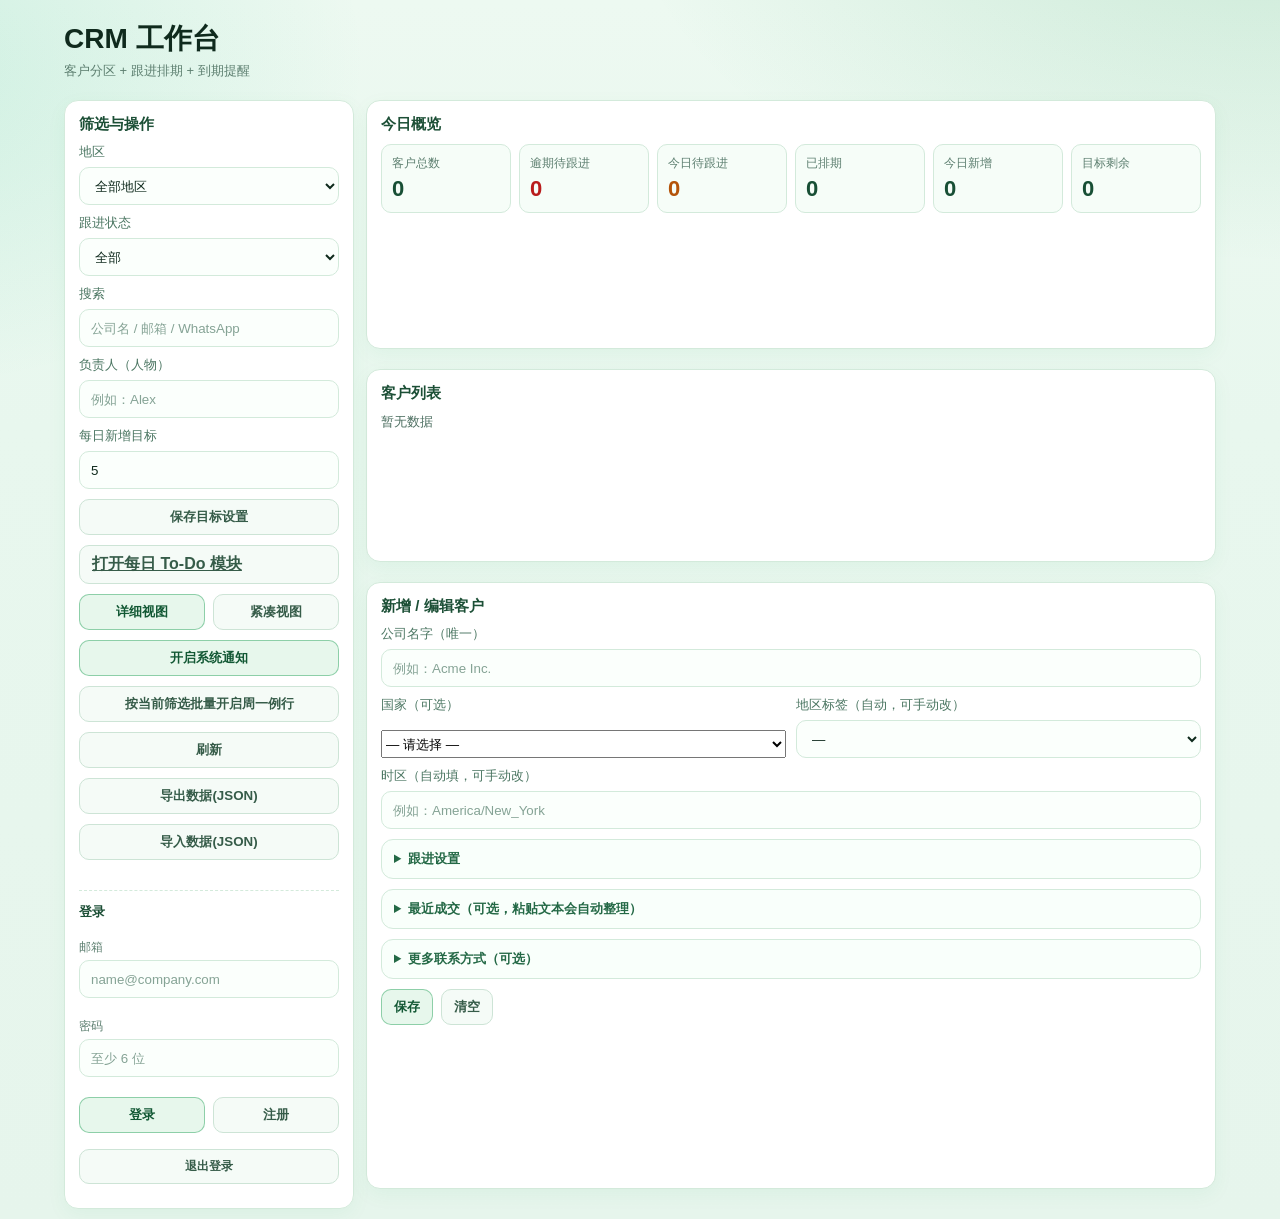
==== index.html @ 433bf7fc "fix: persist CRM data after email login (no silent local fallback) When JWT is present, always use r" ====
<!doctype html>
<html lang="zh-CN">
  <head>
    <meta charset="UTF-8" />
    <meta name="viewport" content="width=device-width, initial-scale=1.0" />
    <title>CRM</title>
    <meta http-equiv="refresh" content="0; url=./backend/static/index.html?v=20260427i" />
    <script>
      location.replace("./backend/static/index.html?v=20260427i");
    </script>
  </head>
  <body>
    <p>正在跳转到 CRM 页面...</p>
    <p><a href="./backend/static/index.html?v=20260427i">如果没有自动跳转，点这里</a></p>
  </body>
 </html>
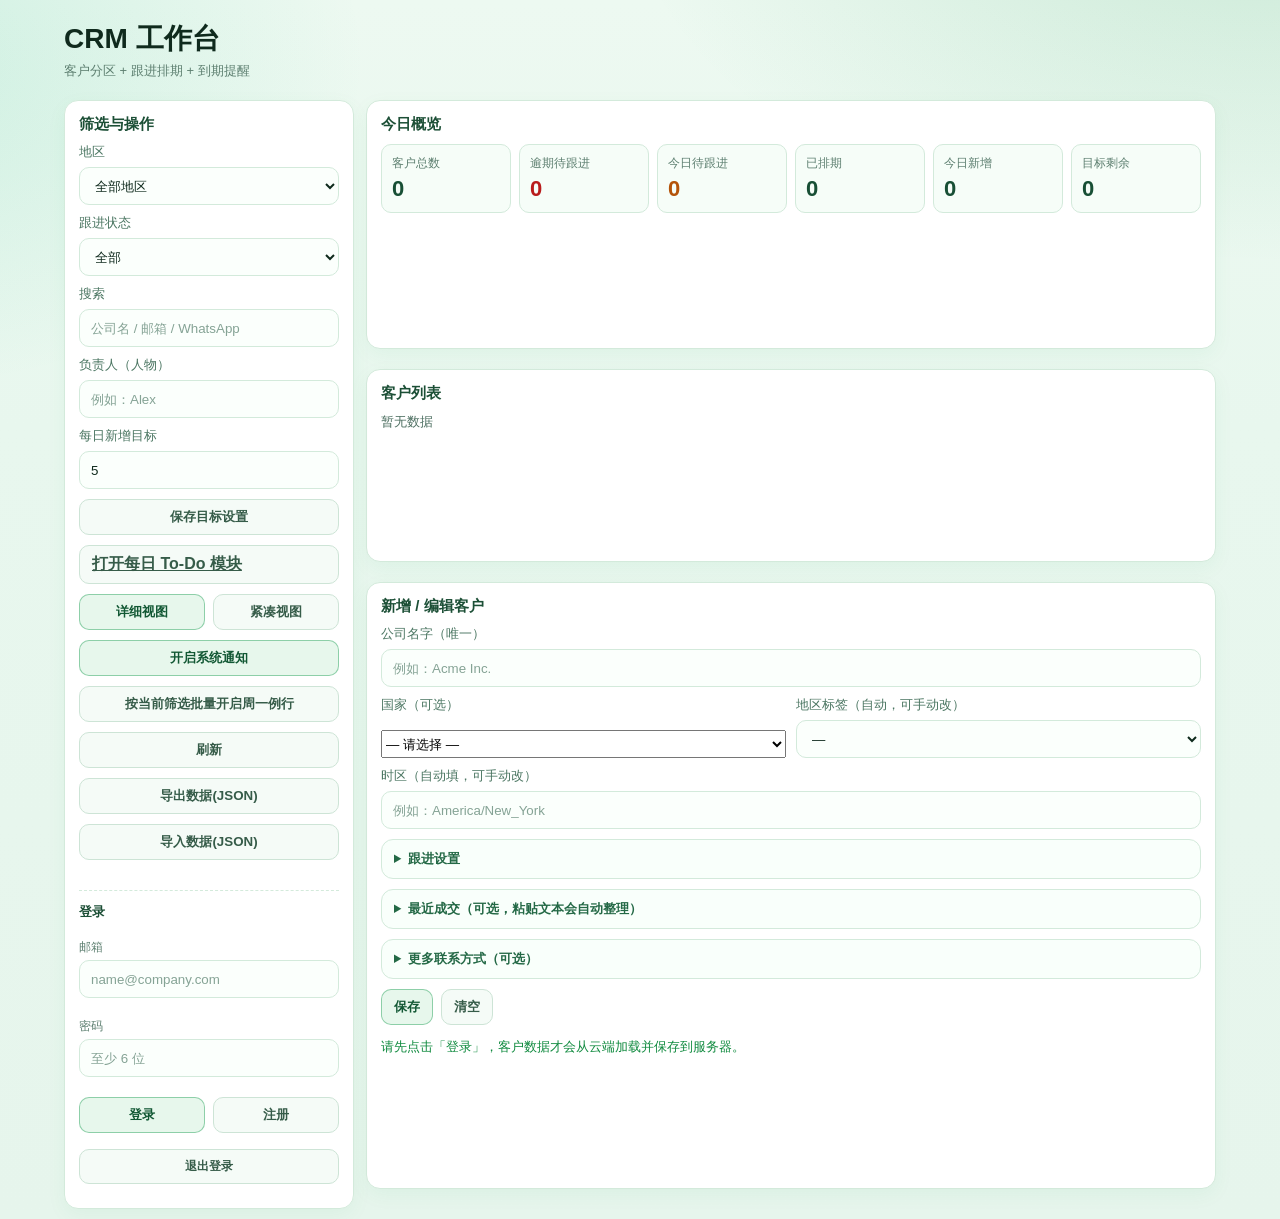
==== commit ef8c9163: "fix(ui): avoid false server-down on 401; Render apiOrigin fallback Made-with: Cursor" ====
--- a/index.html
+++ b/index.html
@@ -4,13 +4,13 @@
     <meta charset="UTF-8" />
     <meta name="viewport" content="width=device-width, initial-scale=1.0" />
     <title>CRM</title>
-    <meta http-equiv="refresh" content="0; url=./backend/static/index.html?v=20260427i" />
+    <meta http-equiv="refresh" content="0; url=./backend/static/index.html?v=20260428a" />
     <script>
-      location.replace("./backend/static/index.html?v=20260427i");
+      location.replace("./backend/static/index.html?v=20260428a");
     </script>
   </head>
   <body>
     <p>正在跳转到 CRM 页面...</p>
-    <p><a href="./backend/static/index.html?v=20260427i">如果没有自动跳转，点这里</a></p>
+    <p><a href="./backend/static/index.html?v=20260428a">如果没有自动跳转，点这里</a></p>
   </body>
  </html>
